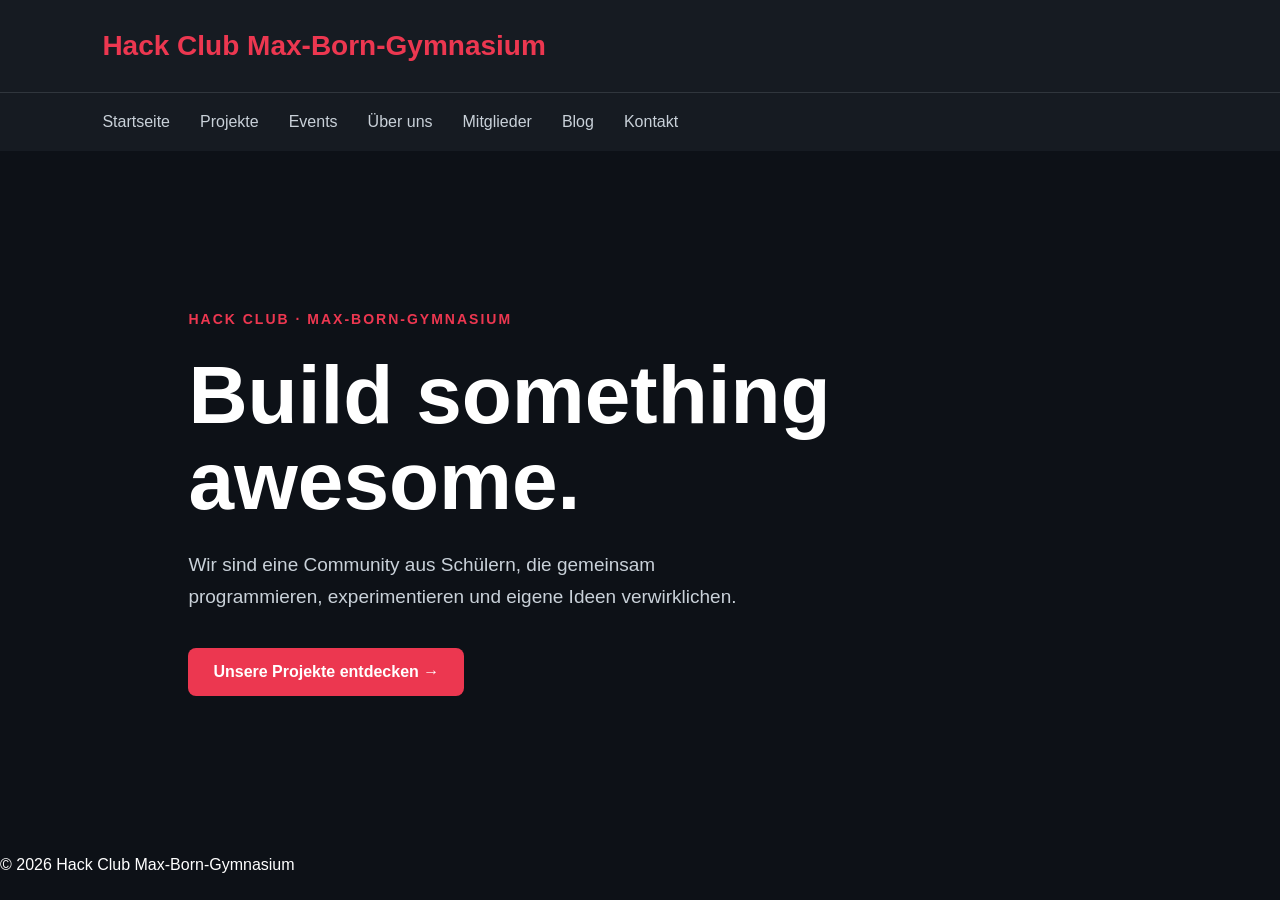
==== website/index.html @ fe2959ef "Added home page with basic navigation and cool css look" ====
<!DOCTYPE html>
<html lang="de">
<head>
    <meta charset="UTF-8">
    <meta name="viewport" content="width=device-width, initial-scale=1.0">
    <title>Hack Club – Max-Born-Gymnasium</title>
    <link rel="stylesheet" href="css/style.css">
</head>
<body>

    <header>
        <h1>Hack Club Max-Born-Gymnasium</h1>
    </header>

    <nav>
        <a href="index.html">Startseite</a>
        <a href="pages/projects.html">Projekte</a>
        <a href="pages/events.html">Events</a>
        <a href="pages/about.html">Über uns</a>
        <a href="pages/members.html">Mitglieder</a>
        <a href="pages/blog.html">Blog</a>
        <a href="pages/contact.html">Kontakt</a>
    </nav>

    <main>
        <section class="hero">
            <div class="hero-content">
                <p class="hero-tag">HACK CLUB · MAX-BORN-GYMNASIUM</p>
                <h2>Build something<br>awesome.</h2>
                <p class="hero-description">
                    Wir sind eine Community aus Schülern, die gemeinsam programmieren,
                    experimentieren und eigene Ideen verwirklichen.
                </p>
                <a href="projects.html" class="hero-button">Unsere Projekte entdecken →</a>
            </div>
        </section>
    </main>

    <footer>
        <p>&copy; 2026 Hack Club Max-Born-Gymnasium</p>
    </footer>

</body>
</html>
---- website/css/style.css ----
* {
    margin: 0;
    padding: 0;
    box-sizing: border-box;
}

body {
    background-color: #0d1117;
    color: #ffffff;
    font-family: Arial, sans-serif;
}

header {
    padding: 30px 8%;
    background-color: #161b22;
}

header h1 {
    font-size: 28px;
    color: #ec3750;
}

main {
    padding: 60px 8%;
}

main h2 {
    font-size: 36px;
    margin-bottom: 20px;
}

main p {
    color: #c9d1d9;
    font-size: 18px;
}

nav {
    display: flex;
    align-items: center;
    gap: 30px;
    padding: 20px 8%;
    background-color: #161b22;
    border-top: 1px solid #30363d;
}

nav a {
    color: #c9d1d9;
    text-decoration: none;
    font-size: 16px;
    transition: color 0.2s ease;
}

nav a:hover {
    color: #ec3750;
}

.hero {
    min-height: 65vh;
    display: flex;
    align-items: center;
    padding: 60px 8%;
}

.hero-content {
    max-width: 750px;
}

.hero-tag {
    color: #ec3750;
    font-size: 14px;
    font-weight: bold;
    letter-spacing: 2px;
    margin-bottom: 25px;
}

.hero h2 {
    font-size: clamp(48px, 7vw, 82px);
    line-height: 1.05;
    margin-bottom: 25px;
}

.hero-description {
    color: #c9d1d9;
    font-size: 19px;
    line-height: 1.7;
    max-width: 600px;
    margin-bottom: 35px;
}

.hero-button {
    display: inline-block;
    background-color: #ec3750;
    color: white;
    padding: 15px 25px;
    border-radius: 8px;
    text-decoration: none;
    font-weight: bold;
    transition: background-color 0.2s ease;
}

.hero-button:hover {
    background-color: #c92d43;
}
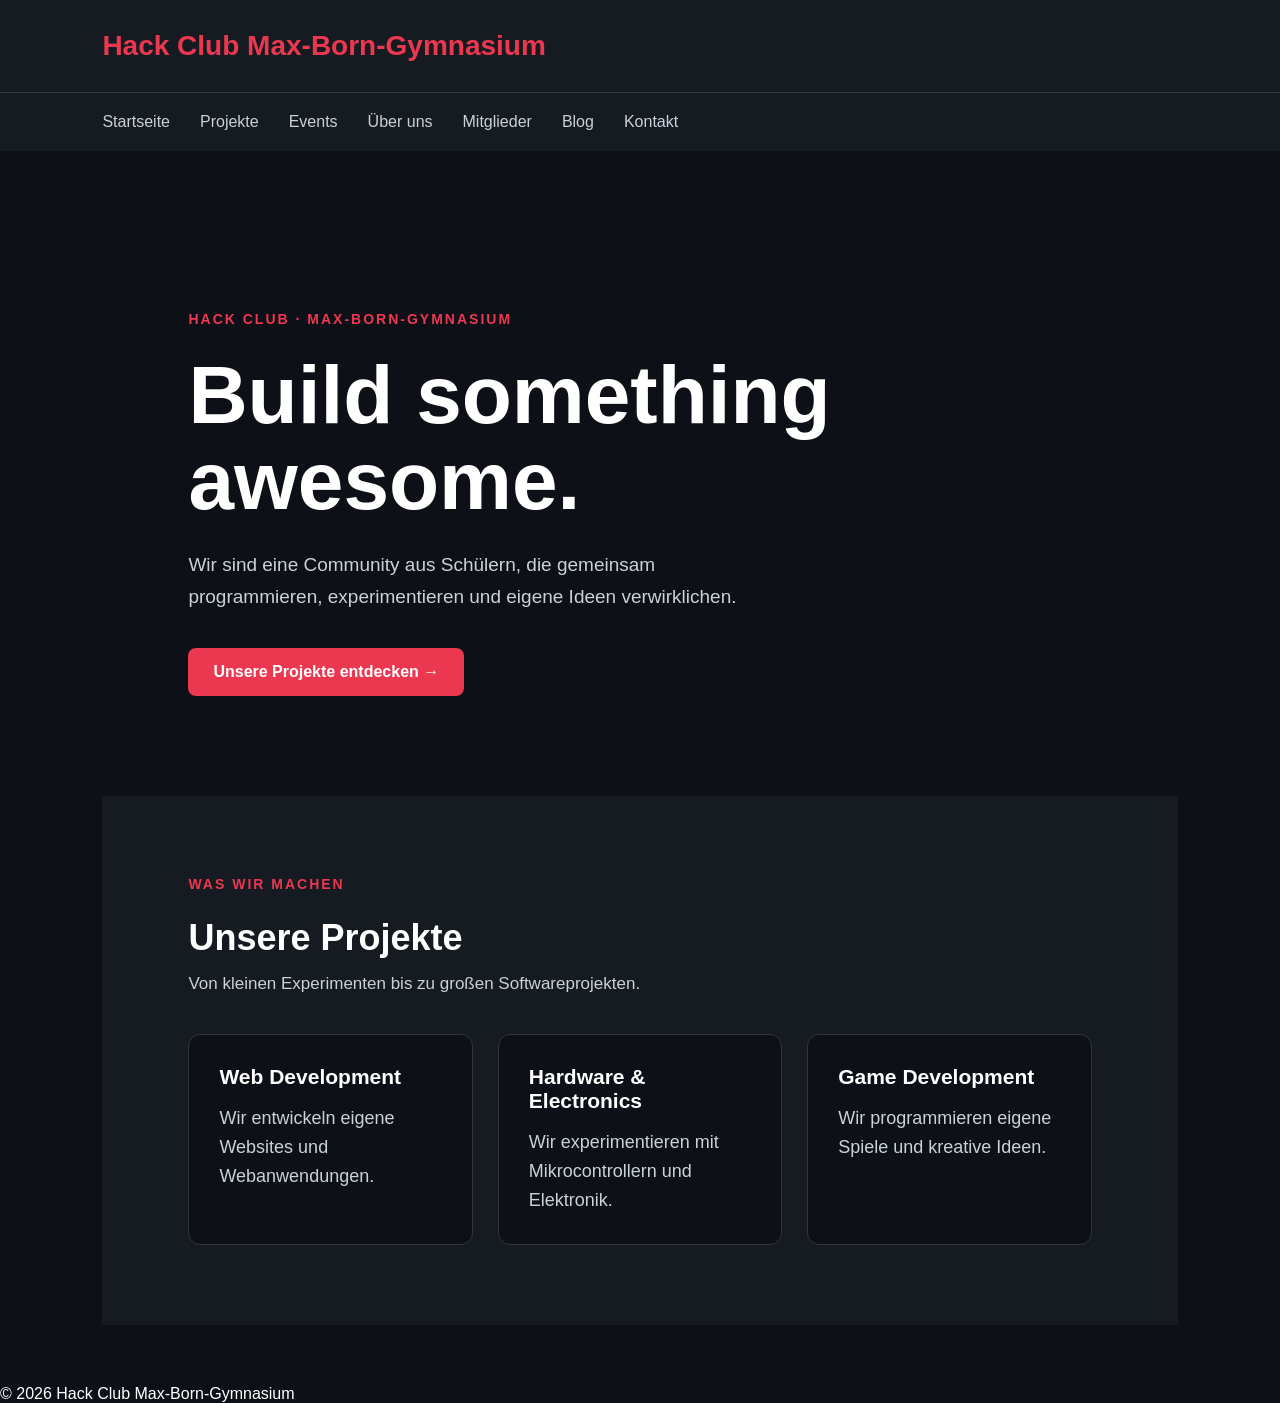
==== commit b55da213: "Added Project Preview to home page" ====
--- a/website/index.html
+++ b/website/index.html
@@ -34,6 +34,31 @@
                 <a href="projects.html" class="hero-button">Unsere Projekte entdecken →</a>
             </div>
         </section>
+
+        <section class="projects-preview">
+            <div class="section-heading">
+                <p class="hero-tag">WAS WIR MACHEN</p>
+                <h2>Unsere Projekte</h2>
+                <p>Von kleinen Experimenten bis zu großen Softwareprojekten.</p>
+            </div>
+
+            <div class="project-grid">
+                <article class="project-card">
+                    <h3>Web Development</h3>
+                    <p>Wir entwickeln eigene Websites und Webanwendungen.</p>
+                </article>
+
+                <article class="project-card">
+                    <h3>Hardware & Electronics</h3>
+                    <p>Wir experimentieren mit Mikrocontrollern und Elektronik.</p>
+                </article>
+
+                <article class="project-card">
+                    <h3>Game Development</h3>
+                    <p>Wir programmieren eigene Spiele und kreative Ideen.</p>
+                </article>
+            </div>
+        </section>
     </main>
 
     <footer>
--- a/website/css/style.css
+++ b/website/css/style.css
@@ -100,4 +100,52 @@
 
 .hero-button:hover {
     background-color: #c92d43;
+}
+
+.projects-preview {
+    padding: 80px 8%;
+    background-color: #161b22;
+}
+
+.section-heading {
+    margin-bottom: 40px;
+}
+
+.section-heading h2 {
+    font-size: 36px;
+    margin-bottom: 15px;
+}
+
+.section-heading > p:last-child {
+    color: #c9d1d9;
+    font-size: 17px;
+}
+
+.project-grid {
+    display: grid;
+    grid-template-columns: repeat(3, 1fr);
+    gap: 25px;
+}
+
+.project-card {
+    background-color: #0d1117;
+    border: 1px solid #30363d;
+    border-radius: 12px;
+    padding: 30px;
+    transition: transform 0.2s ease, border-color 0.2s ease;
+}
+
+.project-card:hover {
+    transform: translateY(-5px);
+    border-color: #ec3750;
+}
+
+.project-card h3 {
+    margin-bottom: 15px;
+    font-size: 21px;
+}
+
+.project-card p {
+    color: #c9d1d9;
+    line-height: 1.6;
 }
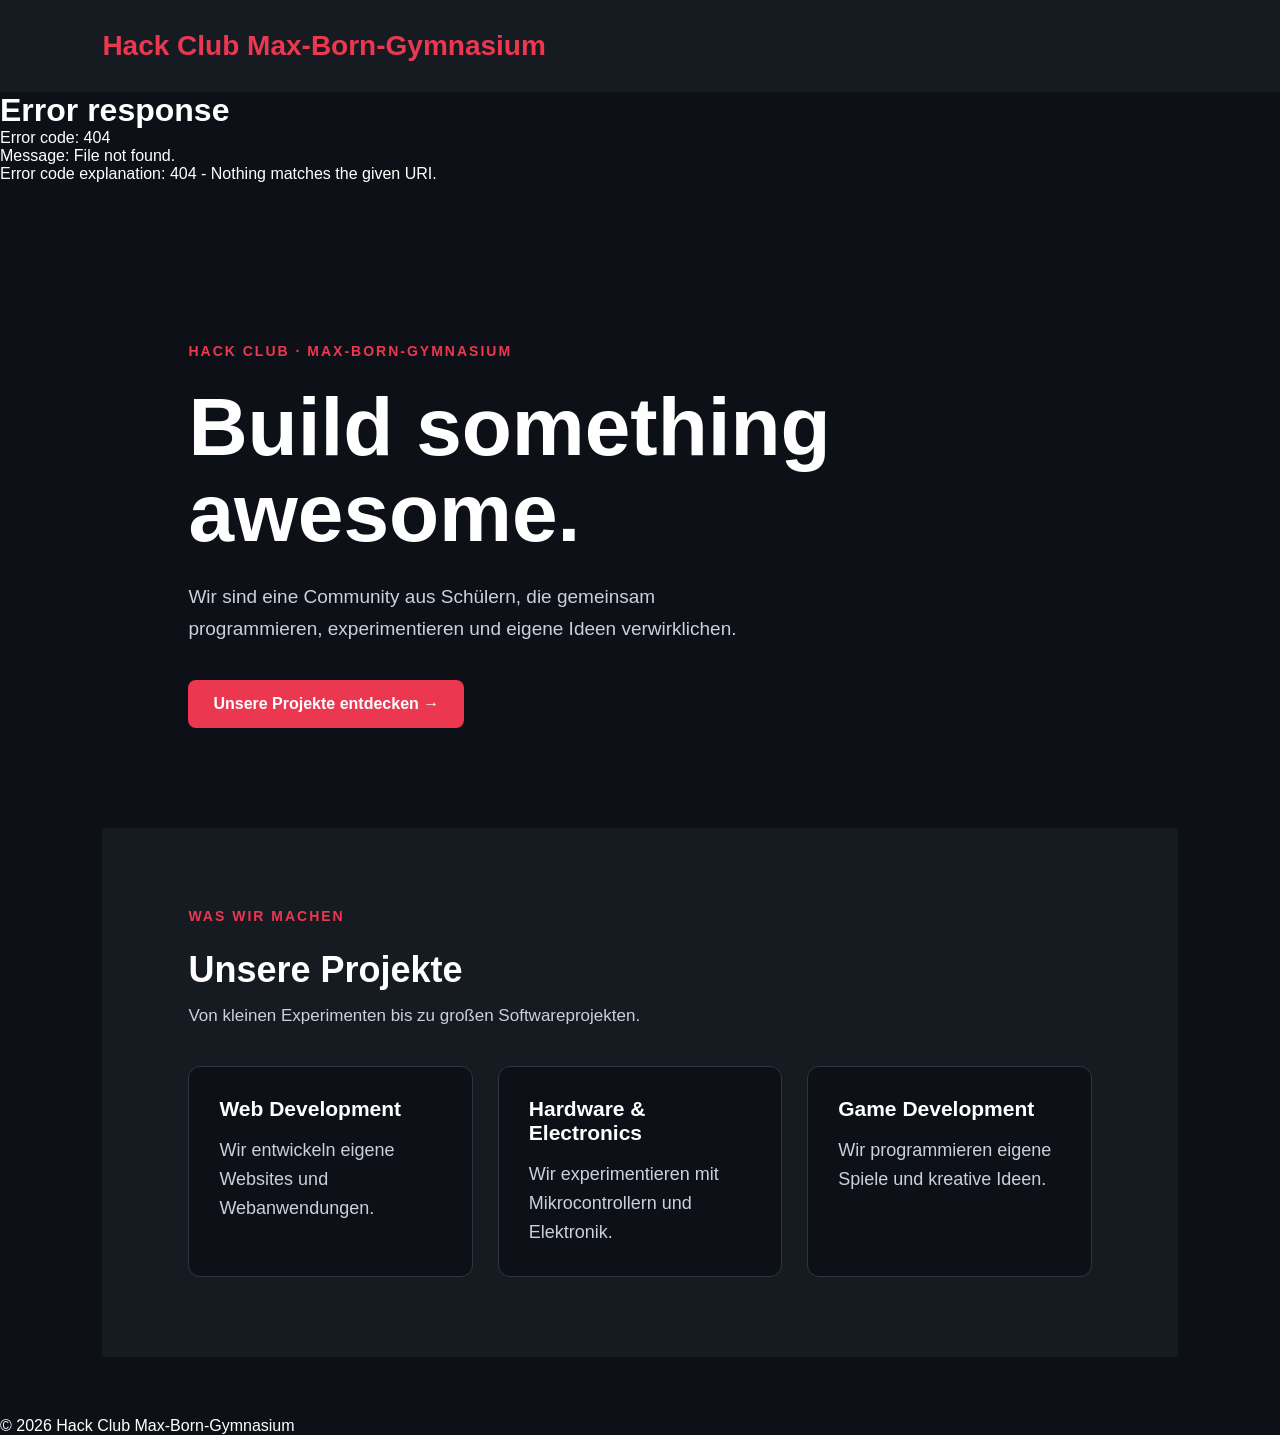
==== commit 02ffd584: "rework navigation" ====
--- a/website/index.html
+++ b/website/index.html
@@ -6,21 +6,14 @@
     <title>Hack Club – Max-Born-Gymnasium</title>
     <link rel="stylesheet" href="css/style.css">
 </head>
+<script src="js/main.js"></script>
 <body>
 
     <header>
         <h1>Hack Club Max-Born-Gymnasium</h1>
     </header>
 
-    <nav>
-        <a href="index.html">Startseite</a>
-        <a href="pages/projects.html">Projekte</a>
-        <a href="pages/events.html">Events</a>
-        <a href="pages/about.html">Über uns</a>
-        <a href="pages/members.html">Mitglieder</a>
-        <a href="pages/blog.html">Blog</a>
-        <a href="pages/contact.html">Kontakt</a>
-    </nav>
+    <div id="navigation"></div>
 
     <main>
         <section class="hero">
--- a/website/css/style.css
+++ b/website/css/style.css
@@ -148,4 +148,55 @@
 .project-card p {
     color: #c9d1d9;
     line-height: 1.6;
+}
+
+@media (max-width: 900px) {
+    .project-grid {
+        grid-template-columns: repeat(2, 1fr);
+    }
+
+    nav {
+        flex-wrap: wrap;
+        gap: 20px;
+    }
+}
+
+@media (max-width: 600px) {
+    .project-grid {
+        grid-template-columns: 1fr;
+    }
+
+    header {
+        padding: 25px 6%;
+    }
+
+    header h1 {
+        font-size: 22px;
+    }
+
+    nav {
+        padding: 20px 6%;
+        gap: 15px;
+    }
+
+    main {
+        padding: 40px 6%;
+    }
+
+    .hero {
+        padding: 50px 6%;
+    }
+
+    .projects-preview {
+        padding: 60px 6%;
+    }
+
+    .hero h2 {
+        font-size: 48px;
+    }
+}
+
+nav a.active {
+    color: #ec3750;
+    font-weight: bold;
 }
